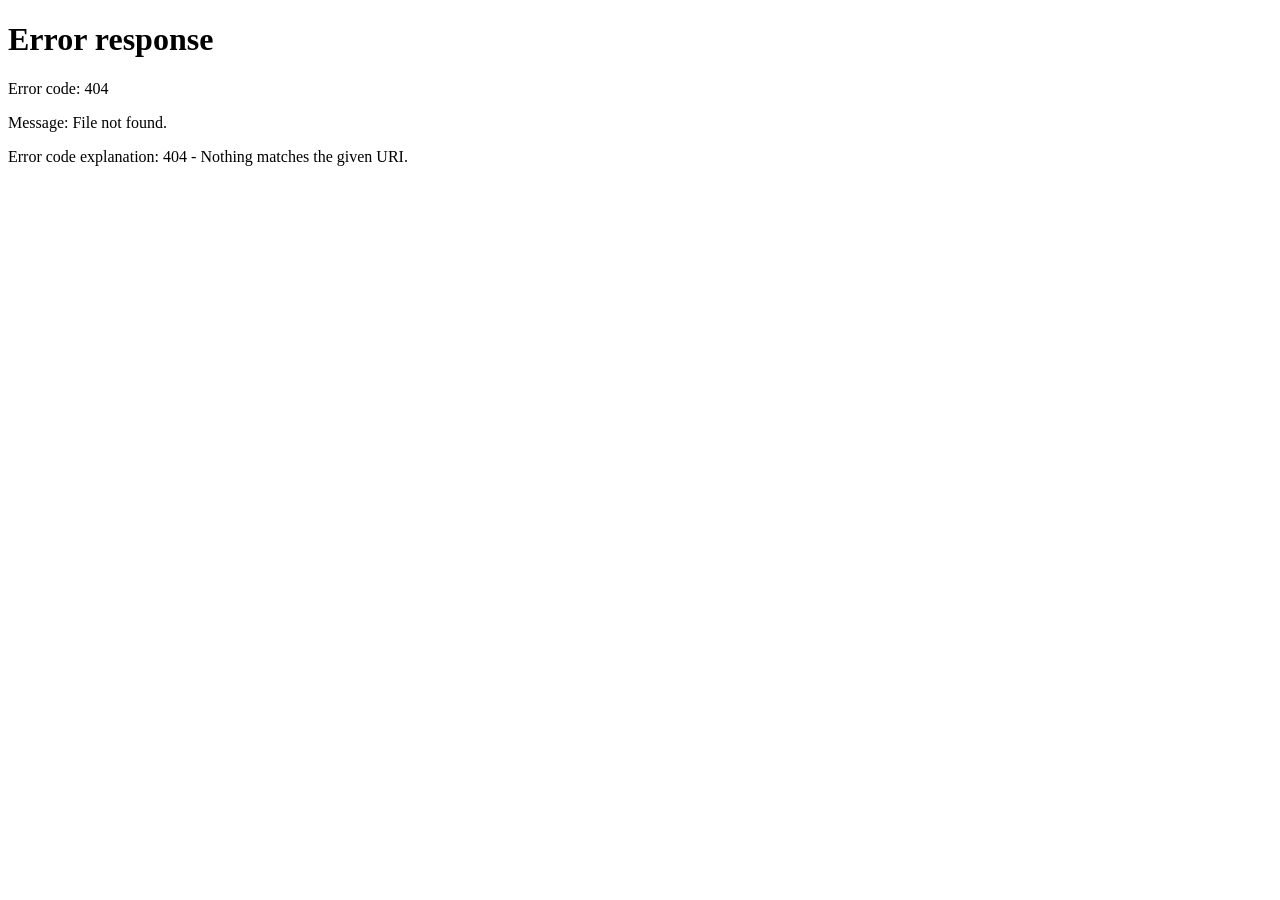
==== docs/index.html @ 3e41cf95 "docs: add Pages landing redirect" ====
<!doctype html>
<html lang="en">
<head>
  <meta charset="utf-8">
  <meta name="viewport" content="width=device-width,initial-scale=1">
  <meta http-equiv="refresh" content="0; url=tutorial/">
  <title>simpleWorkflow documentation</title>
  <style>
    body{margin:0;min-height:100vh;display:grid;place-items:center;background:#0b0d12;color:#eef2f8;font:16px system-ui,sans-serif}
    a{color:#8ab4ff}
  </style>
</head>
<body>
  <p>Opening the <a href="tutorial/">simpleWorkflow TUI showcase</a>…</p>
</body>
</html>
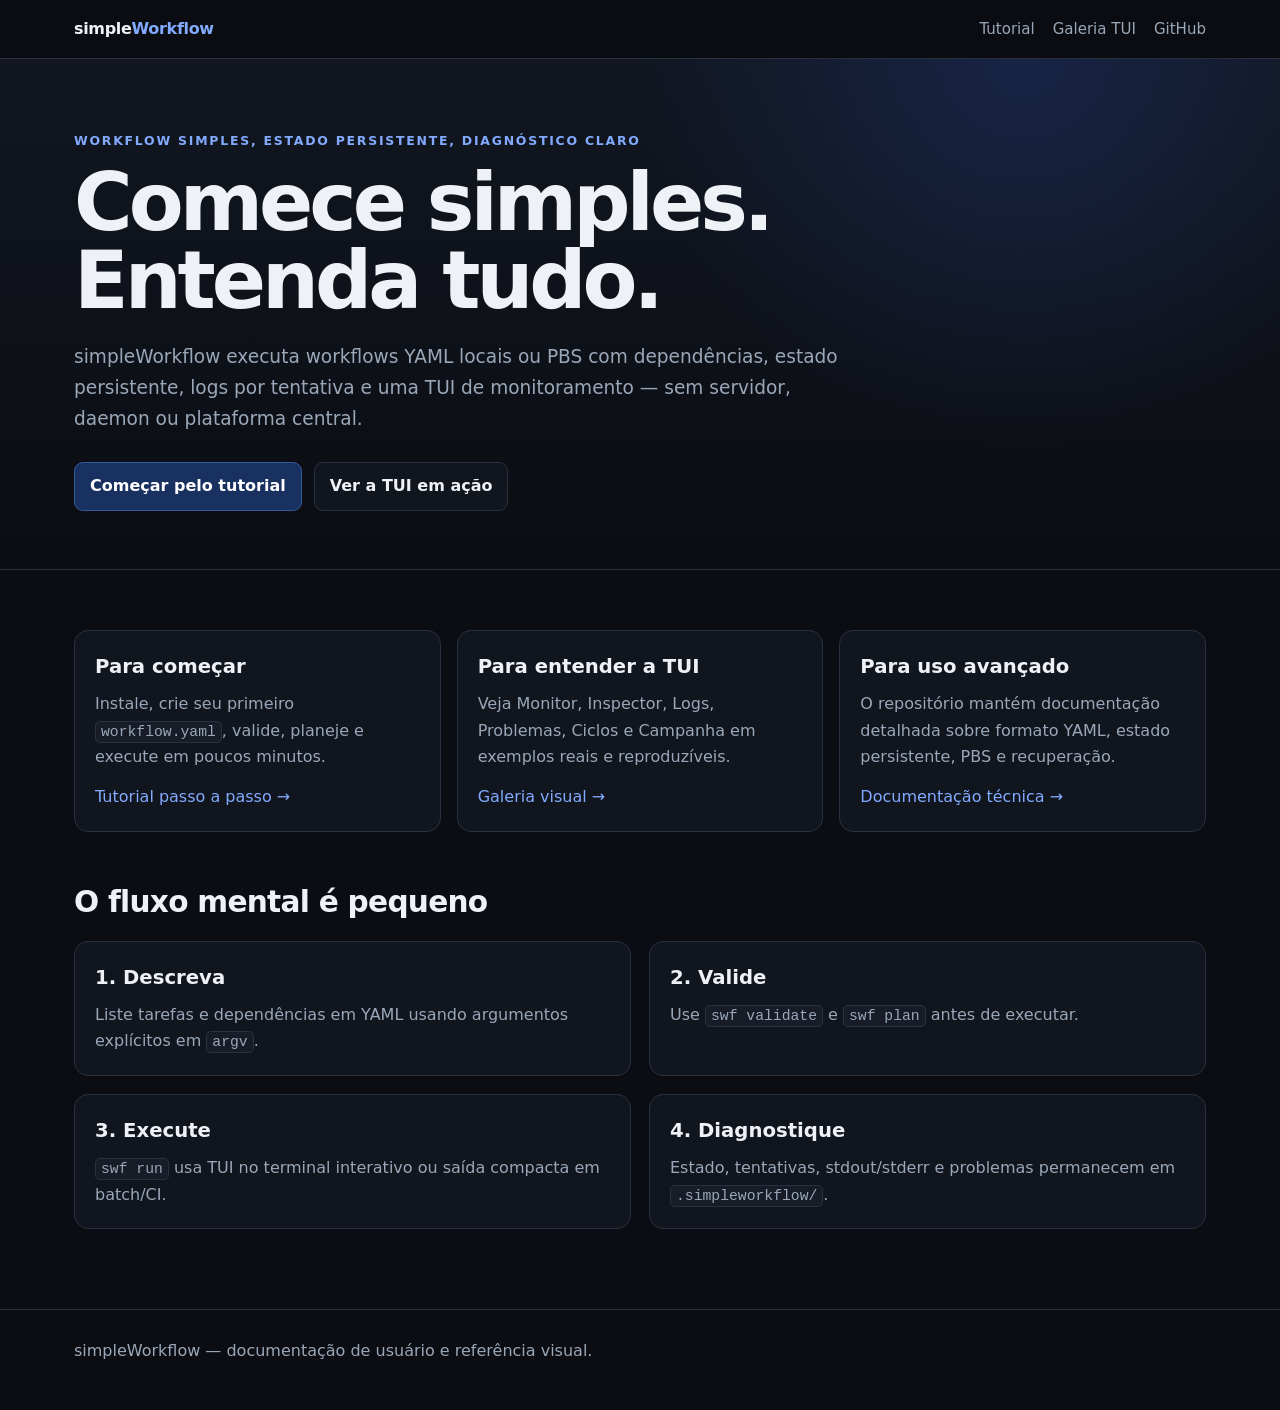
==== commit 00cb445a: "docs: build professional documentation landing page" ====
--- a/docs/index.html
+++ b/docs/index.html
@@ -1,16 +1,44 @@
 <!doctype html>
-<html lang="en">
+<html lang="pt-BR">
 <head>
-  <meta charset="utf-8">
-  <meta name="viewport" content="width=device-width,initial-scale=1">
-  <meta http-equiv="refresh" content="0; url=tutorial/">
-  <title>simpleWorkflow documentation</title>
-  <style>
-    body{margin:0;min-height:100vh;display:grid;place-items:center;background:#0b0d12;color:#eef2f8;font:16px system-ui,sans-serif}
-    a{color:#8ab4ff}
-  </style>
+<meta charset="utf-8"><meta name="viewport" content="width=device-width,initial-scale=1">
+<meta name="color-scheme" content="dark">
+<title>simpleWorkflow — Documentação</title>
+<link rel="stylesheet" href="assets/site.css">
 </head>
 <body>
-  <p>Opening the <a href="tutorial/">simpleWorkflow TUI showcase</a>…</p>
-</body>
-</html>
+<nav class="site-nav"><div class="inner">
+  <a class="brand" href="./">simple<span>Workflow</span></a>
+  <div class="nav-links">
+    <a href="tutorial/">Tutorial</a>
+    <a href="tutorial/showcase.html">Galeria TUI</a>
+    <a class="optional" href="https://github.com/joaogerd/simpleWorkflow">GitHub</a>
+  </div>
+</div></nav>
+<header class="hero"><div class="inner">
+  <div class="eyebrow">Workflow simples, estado persistente, diagnóstico claro</div>
+  <h1>Comece simples.<br>Entenda tudo.</h1>
+  <p>simpleWorkflow executa workflows YAML locais ou PBS com dependências, estado persistente, logs por tentativa e uma TUI de monitoramento — sem servidor, daemon ou plataforma central.</p>
+  <div class="actions">
+    <a class="button primary" href="tutorial/">Começar pelo tutorial</a>
+    <a class="button" href="tutorial/showcase.html">Ver a TUI em ação</a>
+  </div>
+</div></header>
+<main>
+  <div class="cards">
+    <div class="card"><h3>Para começar</h3><p>Instale, crie seu primeiro <code>workflow.yaml</code>, valide, planeje e execute em poucos minutos.</p><p style="margin-top:14px"><a href="tutorial/">Tutorial passo a passo →</a></p></div>
+    <div class="card"><h3>Para entender a TUI</h3><p>Veja Monitor, Inspector, Logs, Problemas, Ciclos e Campanha em exemplos reais e reproduzíveis.</p><p style="margin-top:14px"><a href="tutorial/showcase.html">Galeria visual →</a></p></div>
+    <div class="card"><h3>Para uso avançado</h3><p>O repositório mantém documentação detalhada sobre formato YAML, estado persistente, PBS e recuperação.</p><p style="margin-top:14px"><a href="https://github.com/joaogerd/simpleWorkflow/tree/main/docs">Documentação técnica →</a></p></div>
+  </div>
+  <section style="margin-top:46px">
+    <h2>O fluxo mental é pequeno</h2>
+    <div class="grid-2">
+      <div class="card"><h3>1. Descreva</h3><p>Liste tarefas e dependências em YAML usando argumentos explícitos em <code>argv</code>.</p></div>
+      <div class="card"><h3>2. Valide</h3><p>Use <code>swf validate</code> e <code>swf plan</code> antes de executar.</p></div>
+      <div class="card"><h3>3. Execute</h3><p><code>swf run</code> usa TUI no terminal interativo ou saída compacta em batch/CI.</p></div>
+      <div class="card"><h3>4. Diagnostique</h3><p>Estado, tentativas, stdout/stderr e problemas permanecem em <code>.simpleworkflow/</code>.</p></div>
+    </div>
+  </section>
+</main>
+<footer><div class="inner">simpleWorkflow — documentação de usuário e referência visual.</div></footer>
+</body></html>
--- a/docs/assets/site.css
+++ b/docs/assets/site.css
@@ -0,0 +1,43 @@
+:root{
+  --bg:#0b0d12;--surface:#11151d;--surface-2:#171c27;--line:#293141;
+  --text:#eef2f7;--muted:#9aa7b8;--accent:#82aaff;--accent-2:#b5c7ff;
+  --good:#74c991;--warn:#e5c07b;--bad:#e06c75;--code:#090b0f;
+  --max:1180px;--radius:14px;
+}
+*{box-sizing:border-box}
+html{scroll-behavior:smooth}
+body{margin:0;background:var(--bg);color:var(--text);font:16px/1.65 system-ui,-apple-system,BlinkMacSystemFont,"Segoe UI",sans-serif}
+a{color:var(--accent);text-decoration:none}a:hover{text-decoration:underline}
+.site-nav{position:sticky;top:0;z-index:20;border-bottom:1px solid var(--line);background:rgba(11,13,18,.94);backdrop-filter:blur(12px)}
+.site-nav .inner{max-width:var(--max);margin:auto;min-height:58px;padding:0 24px;display:flex;align-items:center;gap:24px}
+.brand{font-weight:800;color:var(--text);letter-spacing:-.02em}.brand span{color:var(--accent)}
+.nav-links{display:flex;gap:18px;margin-left:auto}.nav-links a{color:var(--muted);font-size:.94rem}.nav-links a.active,.nav-links a:hover{color:var(--text);text-decoration:none}
+.hero{border-bottom:1px solid var(--line);background:radial-gradient(circle at 80% 0%,#172445 0,transparent 34%),linear-gradient(180deg,#111620,var(--bg))}
+.hero .inner{max-width:var(--max);margin:auto;padding:72px 24px 58px}
+.eyebrow{text-transform:uppercase;letter-spacing:.14em;color:var(--accent);font-weight:750;font-size:.78rem}
+h1{font-size:clamp(2.45rem,7vw,5rem);line-height:.98;letter-spacing:-.05em;margin:12px 0 22px}
+.hero p{max-width:790px;font-size:1.16rem;color:var(--muted);margin:0}
+.actions{display:flex;gap:12px;flex-wrap:wrap;margin-top:28px}
+.button{display:inline-block;padding:10px 15px;border-radius:9px;border:1px solid var(--line);background:var(--surface);color:var(--text);font-weight:650}
+.button.primary{background:#183160;border-color:#315a9d;color:#fff}.button:hover{text-decoration:none;filter:brightness(1.08)}
+main{max-width:var(--max);margin:auto;padding:36px 24px 80px}
+.layout{display:grid;grid-template-columns:230px minmax(0,1fr);gap:42px}
+.toc{position:sticky;top:82px;align-self:start}.toc strong{display:block;margin-bottom:9px}.toc a{display:block;color:var(--muted);padding:5px 0;font-size:.93rem}.toc a:hover{color:var(--text);text-decoration:none}
+article{min-width:0}article section{scroll-margin-top:80px;margin-bottom:58px}
+h2{font-size:1.85rem;letter-spacing:-.025em;margin:0 0 14px}h3{font-size:1.23rem;margin:28px 0 10px}
+p{margin:0 0 16px;color:#dce2ea}.muted{color:var(--muted)}
+.cards{display:grid;grid-template-columns:repeat(auto-fit,minmax(240px,1fr));gap:16px;margin:24px 0}
+.card{border:1px solid var(--line);background:var(--surface);border-radius:var(--radius);padding:20px}.card h3{margin:0 0 8px}.card p{color:var(--muted);margin:0}
+.step{display:grid;grid-template-columns:42px 1fr;gap:15px;margin:24px 0}.step-num{width:36px;height:36px;border:1px solid #395487;background:#17223a;border-radius:50%;display:grid;place-items:center;font-weight:800;color:var(--accent-2)}
+pre{margin:14px 0 22px;background:var(--code);border:1px solid var(--line);border-radius:10px;padding:16px 18px;overflow:auto;color:#e8edf5;font:14px/1.55 ui-monospace,SFMono-Regular,Menlo,Consolas,monospace}
+code{background:var(--surface-2);border:1px solid var(--line);border-radius:5px;padding:2px 5px;font: .92em ui-monospace,SFMono-Regular,Menlo,Consolas,monospace}pre code{background:none;border:0;padding:0}
+.callout{border-left:3px solid var(--accent);background:var(--surface);padding:14px 16px;border-radius:0 9px 9px 0;margin:20px 0}.callout.warn{border-left-color:var(--warn)}.callout.good{border-left-color:var(--good)}
+table{border-collapse:collapse;width:100%;margin:18px 0 26px;font-size:.95rem}th,td{border-bottom:1px solid var(--line);padding:10px 12px;text-align:left;vertical-align:top}th{color:var(--muted);font-weight:650;background:var(--surface)}
+kbd{font:12px ui-monospace,SFMono-Regular,Menlo,monospace;border:1px solid #4a5363;border-bottom-width:2px;border-radius:5px;background:#171b23;color:#fff;padding:2px 6px;white-space:nowrap}
+.figure{border:1px solid var(--line);background:#080a0e;border-radius:var(--radius);overflow:hidden;margin:24px 0}.figure img{display:block;width:100%;height:auto}.figure figcaption{border-top:1px solid var(--line);padding:11px 14px;color:var(--muted);font-size:.9rem;background:var(--surface)}
+.grid-2{display:grid;grid-template-columns:repeat(2,minmax(0,1fr));gap:18px}
+.status{font-weight:700}.success{color:var(--good)}.warning{color:var(--warn)}.failure{color:var(--bad)}
+footer{border-top:1px solid var(--line);color:var(--muted)}footer .inner{max-width:var(--max);margin:auto;padding:28px 24px 46px}
+.shots{display:grid;grid-template-columns:repeat(auto-fit,minmax(min(100%,520px),1fr));gap:20px}.shot{margin:0;border:1px solid var(--line);background:var(--surface);border-radius:var(--radius);overflow:hidden}.shot img{display:block;width:100%;height:auto}.shot figcaption{display:flex;justify-content:space-between;gap:10px;border-top:1px solid var(--line);padding:11px 13px;color:var(--muted)}.case{padding:34px 0;border-bottom:1px solid var(--line)}.case-heading{display:flex;gap:15px;align-items:flex-start;margin-bottom:20px}.case-number{min-width:42px;height:42px;border:1px solid var(--line);border-radius:10px;display:grid;place-items:center;background:var(--surface);color:var(--accent-2);font-weight:800}
+@media(max-width:820px){.layout{grid-template-columns:1fr}.toc{position:static;border-bottom:1px solid var(--line);padding-bottom:24px}.grid-2{grid-template-columns:1fr}.nav-links{gap:10px}.site-nav .inner{padding:0 16px}.hero .inner,main{padding-left:18px;padding-right:18px}}
+@media(max-width:570px){.nav-links a.optional{display:none}h1{font-size:2.7rem}.hero .inner{padding-top:52px}.shot figcaption{flex-direction:column}}
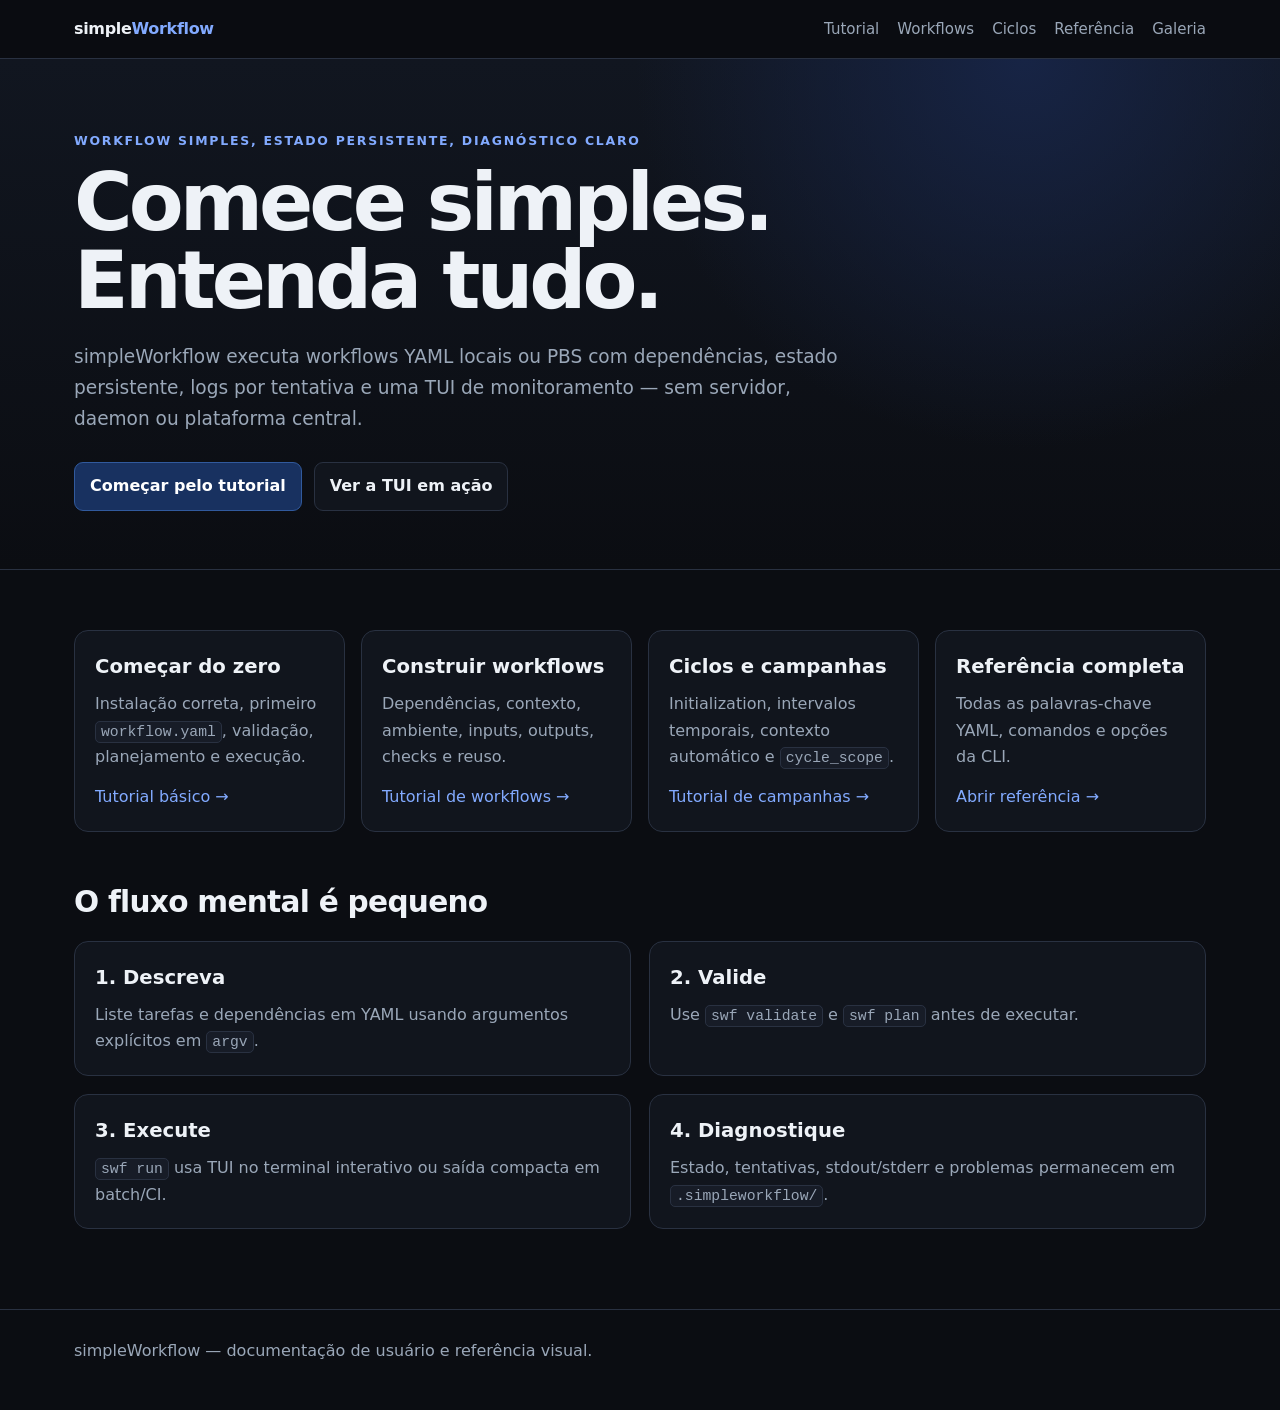
==== commit a8280256: "docs: expose full learning paths from landing page" ====
--- a/docs/index.html
+++ b/docs/index.html
@@ -11,8 +11,10 @@
   <a class="brand" href="./">simple<span>Workflow</span></a>
   <div class="nav-links">
     <a href="tutorial/">Tutorial</a>
-    <a href="tutorial/showcase.html">Galeria TUI</a>
-    <a class="optional" href="https://github.com/joaogerd/simpleWorkflow">GitHub</a>
+    <a href="tutorial/workflows.html">Workflows</a>
+    <a href="tutorial/cycles.html">Ciclos</a>
+    <a href="reference/yaml.html">Referência</a>
+    <a class="optional" href="tutorial/showcase.html">Galeria</a>
   </div>
 </div></nav>
 <header class="hero"><div class="inner">
@@ -26,9 +28,10 @@
 </div></header>
 <main>
   <div class="cards">
-    <div class="card"><h3>Para começar</h3><p>Instale, crie seu primeiro <code>workflow.yaml</code>, valide, planeje e execute em poucos minutos.</p><p style="margin-top:14px"><a href="tutorial/">Tutorial passo a passo →</a></p></div>
-    <div class="card"><h3>Para entender a TUI</h3><p>Veja Monitor, Inspector, Logs, Problemas, Ciclos e Campanha em exemplos reais e reproduzíveis.</p><p style="margin-top:14px"><a href="tutorial/showcase.html">Galeria visual →</a></p></div>
-    <div class="card"><h3>Para uso avançado</h3><p>O repositório mantém documentação detalhada sobre formato YAML, estado persistente, PBS e recuperação.</p><p style="margin-top:14px"><a href="https://github.com/joaogerd/simpleWorkflow/tree/main/docs">Documentação técnica →</a></p></div>
+    <div class="card"><h3>Começar do zero</h3><p>Instalação correta, primeiro <code>workflow.yaml</code>, validação, planejamento e execução.</p><p style="margin-top:14px"><a href="tutorial/">Tutorial básico →</a></p></div>
+    <div class="card"><h3>Construir workflows</h3><p>Dependências, contexto, ambiente, inputs, outputs, checks e reuso.</p><p style="margin-top:14px"><a href="tutorial/workflows.html">Tutorial de workflows →</a></p></div>
+    <div class="card"><h3>Ciclos e campanhas</h3><p>Initialization, intervalos temporais, contexto automático e <code>cycle_scope</code>.</p><p style="margin-top:14px"><a href="tutorial/cycles.html">Tutorial de campanhas →</a></p></div>
+    <div class="card"><h3>Referência completa</h3><p>Todas as palavras-chave YAML, comandos e opções da CLI.</p><p style="margin-top:14px"><a href="reference/yaml.html">Abrir referência →</a></p></div>
   </div>
   <section style="margin-top:46px">
     <h2>O fluxo mental é pequeno</h2>
